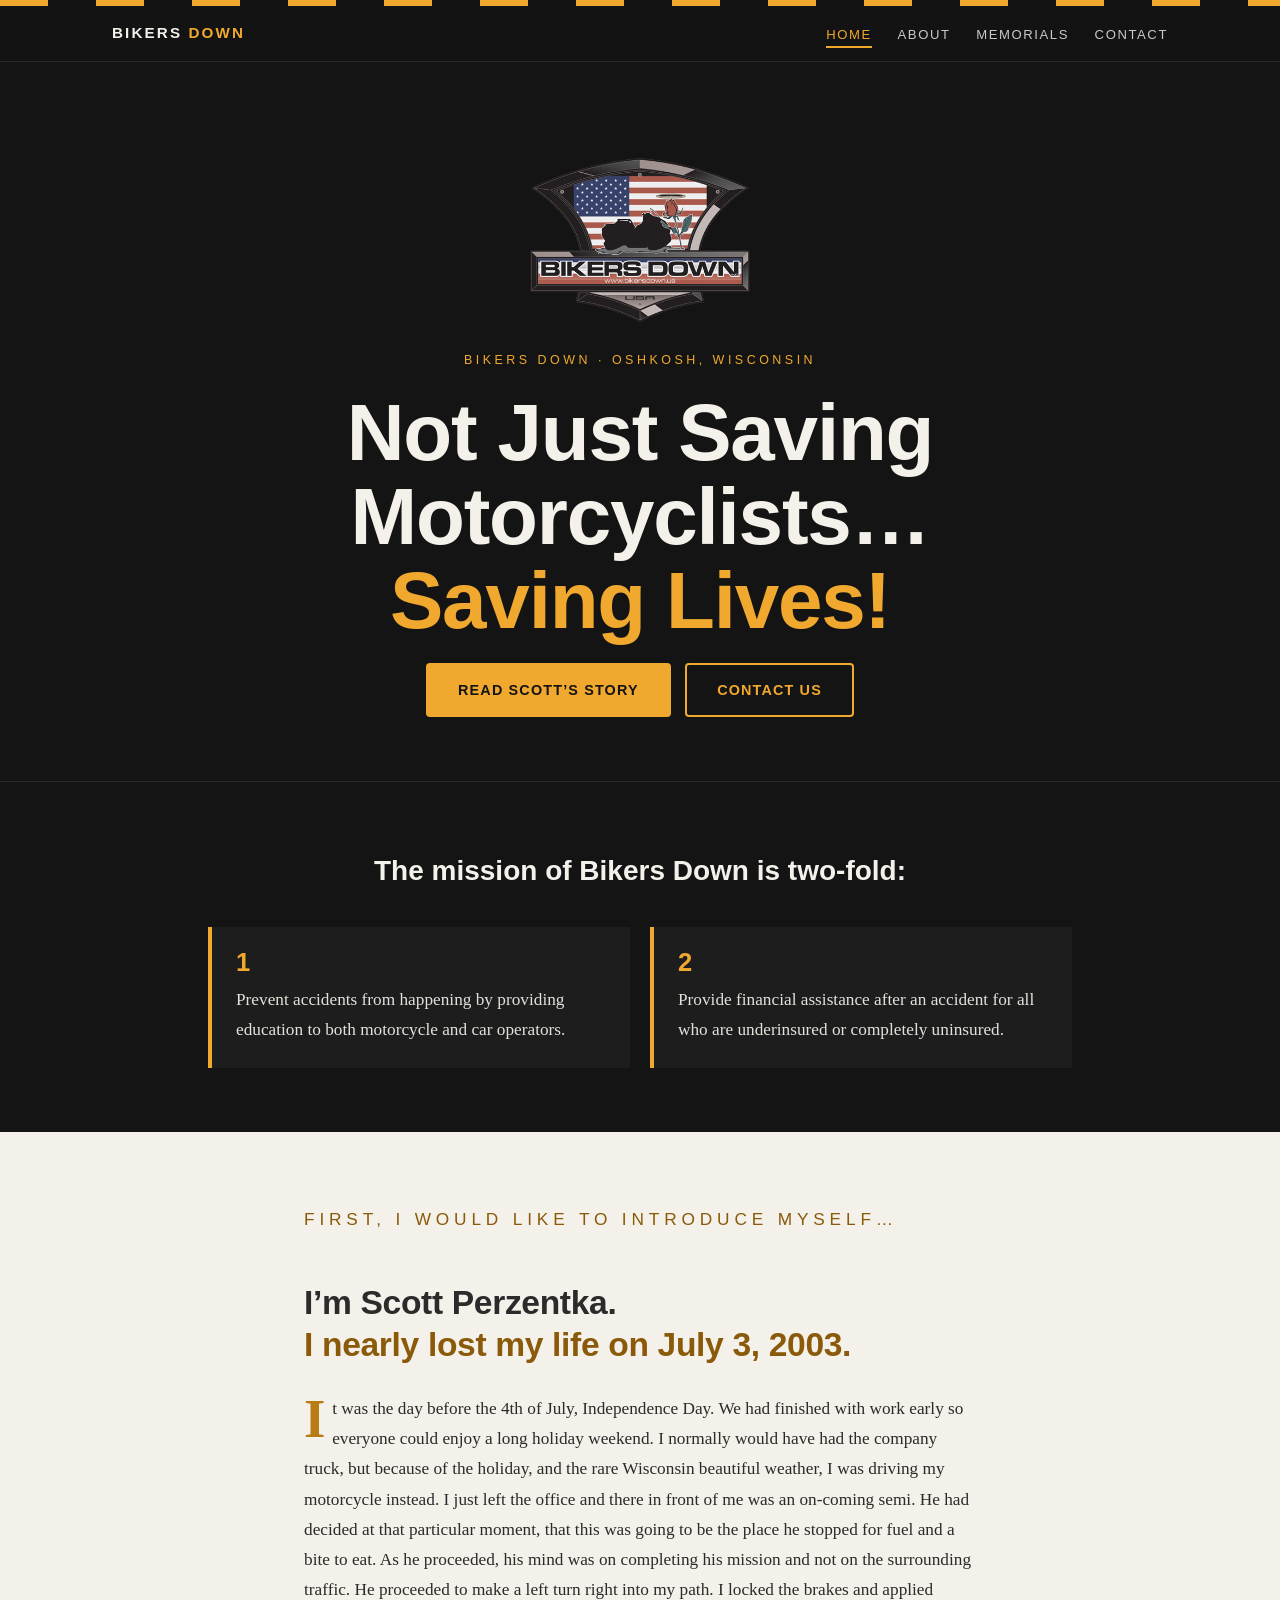
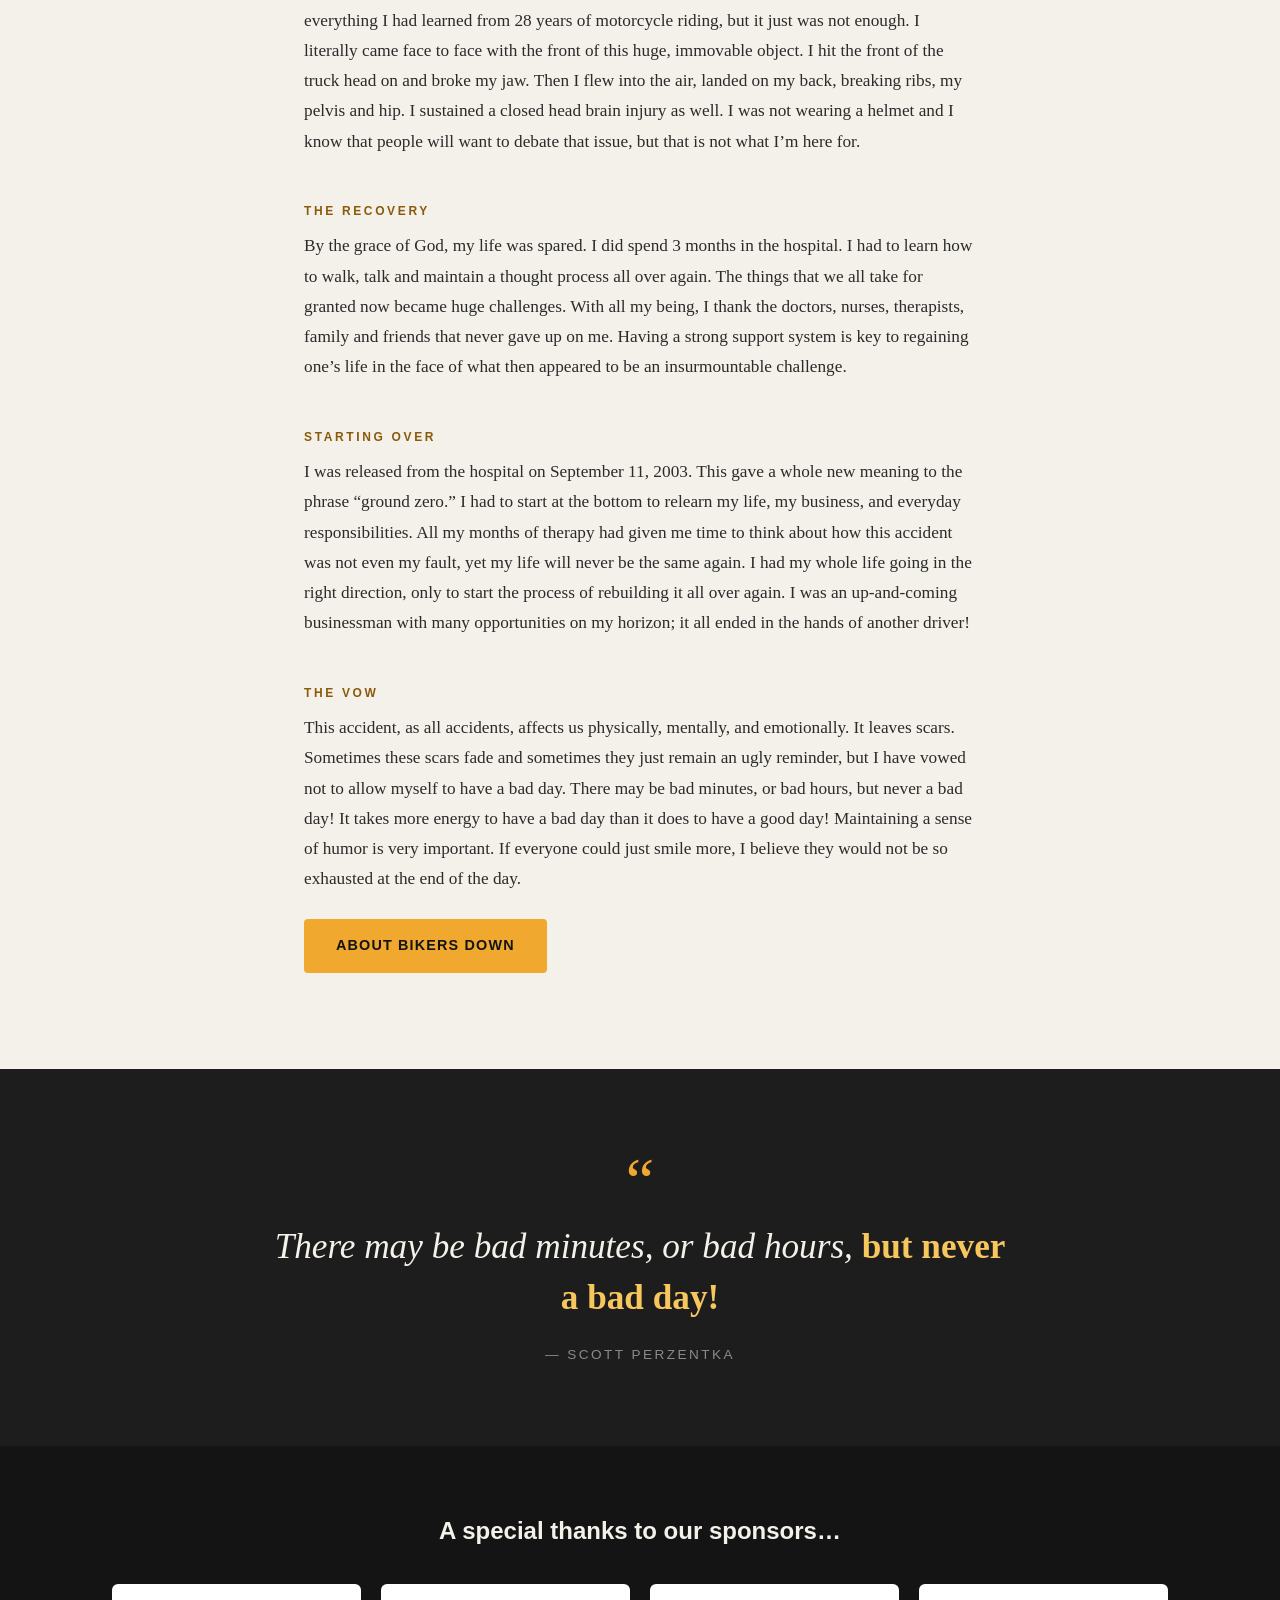
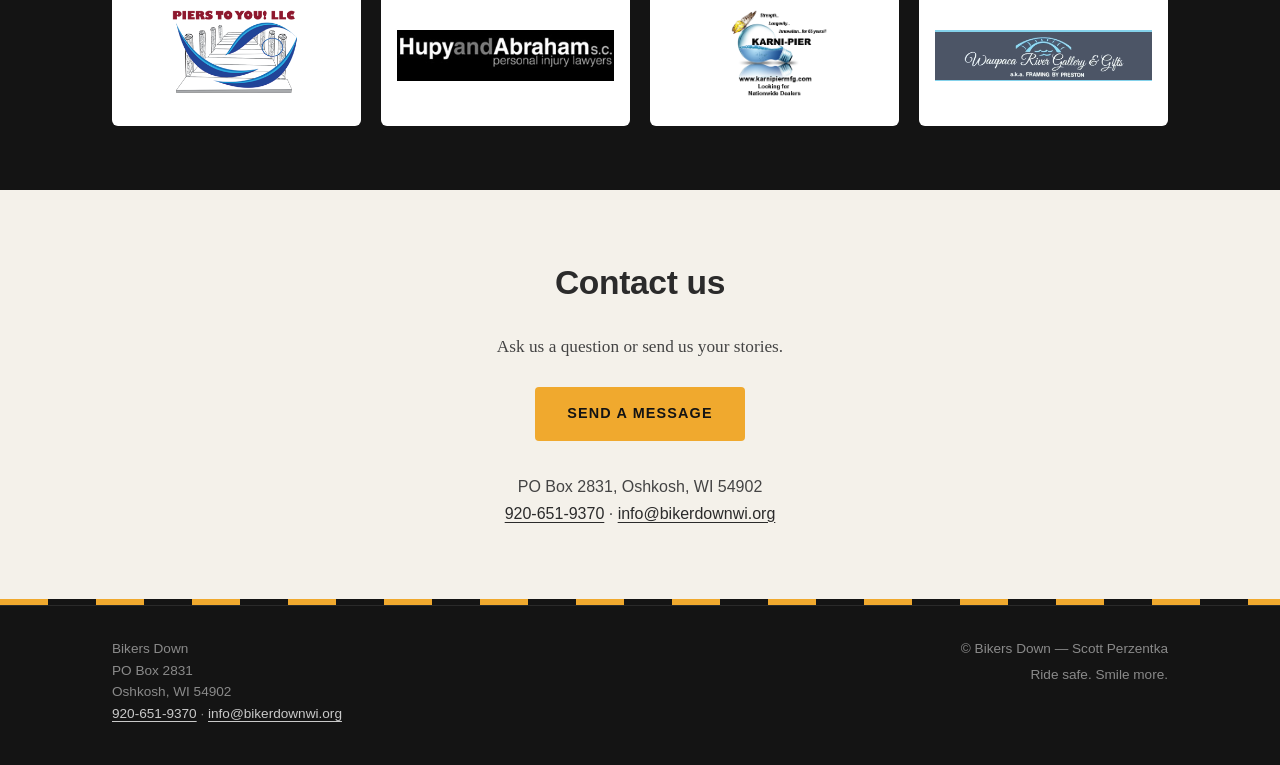
==== index.html @ c4df1528 "Rebuild bikersdownwi.org as a static multi-page site Home, About, Memorials, Contact and 404 pages b" ====
<!DOCTYPE html>
<html lang="en">
<head>
<meta charset="UTF-8" />
<meta name="viewport" content="width=device-width, initial-scale=1.0" />
<title>Bikers Down — Not Just Saving Motorcyclists… Saving Lives!</title>
<meta name="description" content="Bikers Down is a Wisconsin organization founded by crash survivor Scott Perzentka to prevent accidents through education and provide financial help to underinsured and uninsured riders." />
<link rel="canonical" href="https://bikersdownwi.org/" />
<meta property="og:type" content="website" />
<meta property="og:site_name" content="Bikers Down" />
<meta property="og:title" content="Bikers Down — Not Just Saving Motorcyclists… Saving Lives!" />
<meta property="og:description" content="Bikers Down is a Wisconsin organization founded by crash survivor Scott Perzentka to prevent accidents through education and provide financial help to underinsured and uninsured riders." />
<meta property="og:url" content="https://bikersdownwi.org/" />
<meta property="og:image" content="https://bikersdownwi.org/img/bikers-down-logo.png" />
<meta name="theme-color" content="#141414" />
<link rel="icon" type="image/png" href="/img/favicon.png" />
<link rel="stylesheet" href="/css/site.css" />
</head>
<body>
<a class="skip-link" href="#main">Skip to content</a>
<div class="stripe" aria-hidden="true"></div>
<header class="site-nav">
  <nav class="nav-inner" aria-label="Main">
    <a class="brand" href="/">Bikers <span>Down</span></a>
    <ul class="nav-links">
      <li><a href="/" aria-current="page">Home</a></li>
      <li><a href="/about">About</a></li>
      <li><a href="/memorials">Memorials</a></li>
      <li><a href="/contact">Contact</a></li>
    </ul>
  </nav>
</header>
<main id="main">

<section class="hero" aria-labelledby="hero-title">
  <img class="logo" src="/img/bikers-down-logo.png" width="404" height="300" alt="Bikers Down logo: a motorcycle silhouette and a rose in front of an American flag" />
  <p class="kicker">Bikers Down &middot; Oshkosh, Wisconsin</p>
  <h1 id="hero-title"><span class="line">Not Just Saving Motorcyclists&hellip;</span><span class="line accent">Saving Lives!</span></h1>
  <div class="btn-row">
    <a class="btn" href="#story">Read Scott&rsquo;s Story</a>
    <a class="btn btn-ghost" href="/contact">Contact Us</a>
  </div>
</section>

<section class="mission" aria-labelledby="mission-title">
  <div class="mission-inner">
    <h2 id="mission-title">The mission of Bikers Down is two-fold:</h2>
    <ol>
      <li>Prevent accidents from happening by providing education to both motorcycle and car operators.</li>
      <li>Provide financial assistance after an accident for all who are underinsured or completely uninsured.</li>
    </ol>
  </div>
</section>

<section class="paper" id="story" aria-labelledby="story-title">
  <div class="prose">
    <p class="kicker">First, I would like to introduce myself&hellip;</p>
    <h2 id="story-title">I&rsquo;m Scott Perzentka.<br /><span class="accent">I nearly lost my life on July&nbsp;3,&nbsp;2003.</span></h2>

    <p class="dropcap">It was the day before the 4th of July, Independence Day. We had finished with work early so everyone could enjoy a long holiday weekend. I normally would have had the company truck, but because of the holiday, and the rare Wisconsin beautiful weather, I was driving my motorcycle instead. I just left the office and there in front of me was an on-coming semi. He had decided at that particular moment, that this was going to be the place he stopped for fuel and a bite to eat. As he proceeded, his mind was on completing his mission and not on the surrounding traffic. He proceeded to make a left turn right into my path. I locked the brakes and applied everything I had learned from 28 years of motorcycle riding, but it just was not enough. I literally came face to face with the front of this huge, immovable object. I hit the front of the truck head on and broke my jaw. Then I flew into the air, landed on my back, breaking ribs, my pelvis and hip. I sustained a closed head brain injury as well. I was not wearing a helmet and I know that people will want to debate that issue, but that is not what I&rsquo;m here for.</p>

    <h3 class="section-label">The recovery</h3>
    <p>By the grace of God, my life was spared. I did spend 3 months in the hospital. I had to learn how to walk, talk and maintain a thought process all over again. The things that we all take for granted now became huge challenges. With all my being, I thank the doctors, nurses, therapists, family and friends that never gave up on me. Having a strong support system is key to regaining one&rsquo;s life in the face of what then appeared to be an insurmountable challenge.</p>

    <h3 class="section-label">Starting over</h3>
    <p>I was released from the hospital on September 11, 2003. This gave a whole new meaning to the phrase &ldquo;ground zero.&rdquo; I had to start at the bottom to relearn my life, my business, and everyday responsibilities. All my months of therapy had given me time to think about how this accident was not even my fault, yet my life will never be the same again. I had my whole life going in the right direction, only to start the process of rebuilding it all over again. I was an up-and-coming businessman with many opportunities on my horizon; it all ended in the hands of another driver!</p>

    <h3 class="section-label" id="vow">The vow</h3>
    <p>This accident, as all accidents, affects us physically, mentally, and emotionally. It leaves scars. Sometimes these scars fade and sometimes they just remain an ugly reminder, but I have vowed not to allow myself to have a bad day. There may be bad minutes, or bad hours, but never a bad day! It takes more energy to have a bad day than it does to have a good day! Maintaining a sense of humor is very important. If everyone could just smile more, I believe they would not be so exhausted at the end of the day.</p>

    <p><a class="btn" href="/about">About Bikers Down</a></p>
  </div>
</section>

<section class="quote-band" aria-label="Scott's vow">
  <figure class="quote-inner">
    <div class="mark" aria-hidden="true">&ldquo;</div>
    <blockquote><p>There may be bad minutes, or bad hours, <strong>but never a bad day!</strong></p></blockquote>
    <figcaption>&mdash; Scott Perzentka</figcaption>
  </figure>
</section>

<section class="sponsors" aria-labelledby="sponsors-title">
  <div class="sponsors-inner">
    <h2 id="sponsors-title">A special thanks to our sponsors&hellip;</h2>
    <ul class="sponsor-list">
      <li><img src="/img/sponsors/piers-to-you.png" width="300" height="209" alt="Piers To You! LLC" loading="lazy" /></li>
      <li><img src="/img/sponsors/hupy-and-abraham.png" width="300" height="70" alt="Hupy and Abraham S.C., personal injury lawyers" loading="lazy" /></li>
      <li><img src="/img/sponsors/karni-pier.png" width="275" height="254" alt="Karni-Pier" loading="lazy" /></li>
      <li><img src="/img/sponsors/waupaca-river-gallery.png" width="808" height="187" alt="Waupaca River Gallery &amp; Gifts, a.k.a. Framing by Preston" loading="lazy" /></li>
    </ul>
  </div>
</section>

<section class="paper teaser" id="contact-us" aria-labelledby="teaser-title">
  <div class="prose">
    <h2 id="teaser-title">Contact us</h2>
    <p>Ask us a question or send us your stories.</p>
    <a class="btn" href="/contact">Send a Message</a>
    <address>
      PO Box 2831, Oshkosh, WI 54902<br />
      <a href="tel:+19206519370">920-651-9370</a> &middot; <a href="mailto:info@bikerdownwi.org">info@bikerdownwi.org</a>
    </address>
  </div>
</section>

</main>

<div class="stripe" aria-hidden="true"></div>
<footer class="site-footer">
  <div class="footer-inner">
    <address>
      Bikers Down<br />
      PO Box 2831<br />
      Oshkosh, WI 54902<br />
      <a href="tel:+19206519370">920-651-9370</a> &middot; <a href="mailto:info@bikerdownwi.org">info@bikerdownwi.org</a>
    </address>
    <div class="footer-meta">
      <span>&copy; Bikers Down &mdash; Scott Perzentka</span>
      <span>Ride safe. Smile more.</span>
    </div>
  </div>
</footer>
</body>
</html>
---- css/site.css ----
/* Bikers Down — shared styles. Tokens and motifs carried over from the original mockup. */
:root {
  --asphalt: #141414;
  --asphalt-2: #1d1d1d;
  --amber: #f0a92e;
  --amber-soft: #f7c65d;
  --amber-dark: #b97c14;
  --amber-ink: #8a5a0a; /* amber dark enough for small text on paper (AA) */
  --paper: #f4f1ea;
  --ink: #2b2b2b;
  --muted: #8a8a8a;
  --sans: -apple-system, BlinkMacSystemFont, 'Segoe UI', Roboto, sans-serif;
}
* { margin: 0; padding: 0; box-sizing: border-box; }
html { scroll-behavior: smooth; }
@media (prefers-reduced-motion: reduce) { html { scroll-behavior: auto; } }
body {
  background: var(--asphalt);
  color: var(--paper);
  font-family: Georgia, 'Times New Roman', serif;
  line-height: 1.75;
  -webkit-font-smoothing: antialiased;
}
img { max-width: 100%; height: auto; display: block; }
a { color: inherit; }

/* ---- focus: visible everywhere ---- */
:focus-visible { outline: 3px solid var(--amber); outline-offset: 3px; border-radius: 2px; }
.paper :focus-visible { outline-color: var(--amber-dark); }

.skip-link {
  position: absolute; left: 1rem; top: -4rem; z-index: 100;
  background: var(--amber); color: var(--asphalt);
  font-family: var(--sans); font-weight: 700; text-decoration: none;
  padding: .6rem 1rem; border-radius: 4px;
}
.skip-link:focus { top: 1rem; }

/* ---- highway center line ---- */
.stripe {
  height: 6px;
  background: repeating-linear-gradient(to right, var(--amber) 0 48px, transparent 48px 96px);
}

/* ---- sticky nav ---- */
.site-nav {
  position: sticky; top: 0; z-index: 50;
  background: rgba(20, 20, 20, .94);
  backdrop-filter: blur(6px);
  border-bottom: 1px solid #2a2a2a;
}
.nav-inner {
  max-width: 72rem; margin: 0 auto;
  display: flex; align-items: center; justify-content: space-between; gap: 1rem;
  padding: .85rem clamp(1.25rem, 5vw, 3rem);
}
.brand {
  font-family: var(--sans);
  font-weight: 800; letter-spacing: .14em; text-transform: uppercase;
  font-size: .95rem; color: var(--paper); text-decoration: none;
}
.brand span { color: var(--amber); }
.nav-links { display: flex; gap: 1.6rem; list-style: none; }
.nav-links a {
  font-family: var(--sans);
  font-size: .82rem; letter-spacing: .12em; text-transform: uppercase;
  color: #c9c9c9; text-decoration: none;
  padding: .25rem 0; border-bottom: 2px solid transparent;
}
.nav-links a:hover { color: var(--amber-soft); }
.nav-links a[aria-current="page"] { color: var(--amber); border-bottom-color: var(--amber); }

/* ---- hero ---- */
.hero {
  max-width: 72rem; margin: 0 auto;
  padding: clamp(3rem, 9vw, 6rem) clamp(1.25rem, 5vw, 3rem) clamp(2.5rem, 6vw, 4rem);
  text-align: center;
}
.hero.compact { padding-bottom: clamp(2rem, 5vw, 3rem); }
.hero .logo { width: clamp(150px, 26vw, 220px); margin: 0 auto 1.75rem; }
.paper .kicker { color: var(--amber-ink); }
.kicker {
  font-family: var(--sans);
  text-transform: uppercase; letter-spacing: .28em;
  font-size: .78rem; color: var(--amber);
  margin-bottom: 1.25rem;
}
.hero h1 {
  font-family: var(--sans);
  font-weight: 900;
  font-size: clamp(2.4rem, 8vw, 5rem);
  line-height: 1.05; letter-spacing: -0.015em;
  margin-bottom: 1.25rem;
}
.hero.compact h1 { font-size: clamp(2.2rem, 7vw, 4rem); }
.hero h1 .down, .hero h1 .accent { color: var(--amber); }
.hero h1 .line { display: block; }
.lede {
  font-size: clamp(1.05rem, 2.4vw, 1.3rem);
  color: #cfcfcf; max-width: 44rem; margin: 0 auto 2rem;
  font-style: italic;
}
.btn {
  display: inline-block;
  font-family: var(--sans);
  font-weight: 700; font-size: .9rem; letter-spacing: .08em; text-transform: uppercase;
  color: var(--asphalt); background: var(--amber);
  padding: .9rem 2rem; border-radius: 4px; text-decoration: none;
  border: none; cursor: pointer;
  transition: background .15s ease;
}
.btn:hover { background: var(--amber-soft); }
.btn-row { display: flex; flex-wrap: wrap; gap: .9rem; justify-content: center; }
.btn-ghost {
  background: transparent; color: var(--amber);
  box-shadow: inset 0 0 0 2px var(--amber);
}
.btn-ghost:hover { background: rgba(240, 169, 46, .12); }

/* ---- mission (dark band) ---- */
.mission { border-top: 1px solid #2a2a2a; }
.mission-inner {
  max-width: 60rem; margin: 0 auto;
  padding: clamp(2.5rem, 7vw, 4rem) clamp(1.25rem, 5vw, 3rem);
}
.mission h2 {
  font-family: var(--sans); text-align: center;
  font-size: clamp(1.3rem, 3.4vw, 1.75rem); font-weight: 800;
  margin-bottom: 2rem;
}
.mission ol {
  list-style: none; counter-reset: m;
  display: grid; grid-template-columns: 1fr 1fr; gap: 1.25rem;
}
.mission li {
  counter-increment: m;
  background: var(--asphalt-2); border-left: 4px solid var(--amber);
  padding: 1.4rem 1.5rem; font-size: 1.08rem; color: #e4e1da;
}
.mission li::before {
  content: counter(m);
  display: block; font-family: var(--sans); font-weight: 900;
  font-size: 1.6rem; line-height: 1; color: var(--amber); margin-bottom: .6rem;
}

/* ---- paper (light) sections ---- */
.paper { background: var(--paper); color: var(--ink); }
.prose {
  max-width: 46rem; margin: 0 auto;
  padding: clamp(2.5rem, 7vw, 4.5rem) clamp(1.25rem, 5vw, 2rem);
}
.prose h2 {
  font-family: var(--sans);
  font-size: clamp(1.5rem, 4vw, 2.1rem);
  font-weight: 800; letter-spacing: -0.01em;
  line-height: 1.25; margin-bottom: 1.75rem;
}
.prose h2 .accent { color: var(--amber-ink); }
.prose h2:not(:first-child) { margin-top: 3rem; }
.prose p { margin-bottom: 1.5rem; font-size: 1.08rem; }
.prose .dropcap::first-letter {
  font-size: 3.2em; float: left; line-height: .9;
  padding-right: .12em; font-weight: bold; color: var(--amber-dark);
}
.prose a { color: var(--amber-ink); text-underline-offset: 3px; }
.prose a:hover { color: var(--ink); }
.prose a.btn { color: var(--asphalt); }
.section-label {
  font-family: var(--sans);
  text-transform: uppercase; letter-spacing: .22em; font-size: .75rem;
  color: var(--amber-ink); margin: 2.75rem 0 .6rem;
}
h3.section-label { font-weight: 700; }
.prose ol.plain { margin: 0 0 1.5rem 1.4rem; font-size: 1.08rem; }
.prose ol.plain li { margin-bottom: .6rem; padding-left: .3rem; }
.rule { border: 0; height: 4px; margin: 3rem 0;
  background: repeating-linear-gradient(to right, var(--amber-dark) 0 32px, transparent 32px 64px); }

/* ---- mom's perspective ---- */
.perspective p { padding-left: 1.1rem; border-left: 3px solid #ddd5c4; }
.perspective p.aside { border-left: none; padding-left: 0; font-style: italic; color: #555; }

/* ---- before / after photos ---- */
.photo-pair { display: grid; grid-template-columns: 1fr 1fr; gap: 1rem; margin: .5rem 0 1rem; }
.photo-pair figure { background: #fff; padding: .5rem; border: 1px solid #ddd5c4; }
.photo-pair figcaption {
  font-family: var(--sans); font-size: .8rem; letter-spacing: .1em; text-transform: uppercase;
  color: #555; text-align: center; padding-top: .45rem;
}
details.sensitive { margin: 0 0 2rem; }
details.sensitive summary {
  font-family: var(--sans); font-weight: 700; font-size: .9rem; cursor: pointer;
  color: var(--amber-ink); padding: .4rem 0;
}
details.sensitive .note { font-family: var(--sans); font-size: .9rem; color: #666; margin: .5rem 0 1rem; }

/* ---- pull quote ---- */
.quote-band { background: var(--asphalt-2); }
.quote-inner {
  max-width: 52rem; margin: 0 auto; text-align: center;
  padding: clamp(3rem, 8vw, 5rem) clamp(1.25rem, 5vw, 3rem);
}
.quote-inner .mark { font-size: 4rem; color: var(--amber); line-height: 1; }
.quote-inner blockquote {
  font-size: clamp(1.4rem, 4vw, 2.2rem);
  font-style: italic; line-height: 1.45; color: var(--paper);
  margin: .5rem 0 1.25rem;
}
.quote-inner blockquote strong { color: var(--amber-soft); font-style: normal; }
.quote-inner figcaption {
  font-family: var(--sans);
  font-size: .85rem; letter-spacing: .18em;
  text-transform: uppercase; color: var(--muted);
}

/* ---- sponsors ---- */
.sponsors-inner {
  max-width: 72rem; margin: 0 auto; text-align: center;
  padding: clamp(2.5rem, 7vw, 4rem) clamp(1.25rem, 5vw, 3rem);
}
.sponsors h2 {
  font-family: var(--sans); font-size: clamp(1.2rem, 3vw, 1.5rem); font-weight: 800;
  margin-bottom: 2rem;
}
.sponsor-list {
  list-style: none; display: grid; gap: 1.25rem;
  grid-template-columns: repeat(4, 1fr); align-items: stretch;
}
.sponsor-list li {
  background: #fff; border-radius: 6px; padding: 1rem;
  display: flex; align-items: center; justify-content: center; min-height: 130px;
}
.sponsor-list img { max-height: 110px; width: auto; }

/* ---- memorials ---- */
.memorial-list { list-style: none; margin: 0 0 2rem; }
.memorial-list li {
  display: flex; align-items: baseline; gap: .9rem;
  background: #fff; border: 1px solid #ddd5c4; border-left: 4px solid var(--amber-dark);
  padding: 1.1rem 1.4rem; font-size: 1.2rem;
}
.memorial-list .rose { color: var(--amber-dark); font-size: 1rem; }
.callout {
  background: var(--asphalt); color: var(--paper);
  border-radius: 6px; padding: 1.75rem; margin: 2rem 0;
}
.callout p { color: #d8d5ce; }
.callout h2 { margin-bottom: .75rem; }

/* ---- contact ---- */
.contact-grid {
  max-width: 64rem; margin: 0 auto;
  display: grid; grid-template-columns: 1.6fr 1fr; gap: clamp(2rem, 5vw, 3.5rem);
  padding: clamp(2.5rem, 7vw, 4.5rem) clamp(1.25rem, 5vw, 2rem);
}
.contact-grid h2 {
  font-family: var(--sans);
  font-size: clamp(1.4rem, 3.4vw, 1.8rem); font-weight: 800; margin-bottom: .75rem;
}
.contact-grid .intro { color: #555; margin-bottom: 2rem; font-size: 1.05rem; }
.contact-details {
  font-style: normal; font-family: var(--sans); font-size: 1rem;
  background: #fff; border: 1px solid #ddd5c4; border-radius: 6px; padding: 1.5rem;
  align-self: start;
}
.contact-details h2 { font-size: 1.1rem; }
.contact-details address { font-style: normal; }
.contact-details dl { display: grid; gap: 1.1rem; }
.contact-details dt {
  font-size: .75rem; font-weight: 700; letter-spacing: .14em; text-transform: uppercase;
  color: var(--amber-ink);
}
.contact-details dd { line-height: 1.55; }
.contact-details a { color: var(--ink); text-underline-offset: 3px; }
.contact-details a:hover { color: var(--amber-ink); }

form.contact-form { display: grid; gap: 1.1rem; }
.field { display: grid; gap: .35rem; }
.field label {
  font-family: var(--sans);
  font-size: .8rem; font-weight: 700; letter-spacing: .1em; text-transform: uppercase;
  color: #555;
}
.field label .opt { font-weight: 400; text-transform: none; letter-spacing: 0; }
.field input, .field textarea, .field select {
  font-family: var(--sans);
  font-size: 1rem; color: var(--ink);
  border: 1px solid #b9b3a6; border-radius: 4px;
  padding: .8rem .9rem; background: #fff; width: 100%;
}
.field input:focus, .field textarea:focus, .field select:focus {
  outline: 2px solid var(--amber-dark); outline-offset: 0; border-color: var(--amber-dark);
}
.field [aria-invalid="true"] { border-color: #b3261e; box-shadow: 0 0 0 1px #b3261e; }
.field textarea { min-height: 9rem; resize: vertical; }
.form-row { display: grid; grid-template-columns: 1fr 1fr; gap: 1.1rem; }
.hp { position: absolute; left: -9999px; width: 1px; height: 1px; overflow: hidden; }
.form-note { font-family: var(--sans); font-size: .85rem; color: #666; }
.form-status {
  font-family: var(--sans);
  font-size: .95rem; font-weight: 600; border-radius: 4px;
  padding: .9rem 1.1rem; display: none;
}
.form-status.success { display: block; background: #e6f4ea; color: #1e7e34; border: 1px solid #b7e0c2; }
.form-status.error { display: block; background: #fdecea; color: #b3261e; border: 1px solid #f5c6c0; }
button.btn-submit { justify-self: start; padding: .9rem 2.2rem; }
button.btn-submit:disabled { opacity: .6; cursor: wait; }

/* ---- contact teaser (home) ---- */
.teaser { text-align: center; }
.teaser .prose p { color: #444; }
.teaser address { font-style: normal; font-family: var(--sans); color: #444; margin-top: 2rem; line-height: 1.7; }
.teaser address a { color: var(--ink); }

/* ---- footer ---- */
.site-footer { border-top: 1px solid #2a2a2a; }
.footer-inner {
  max-width: 72rem; margin: 0 auto;
  padding: 2rem clamp(1.25rem, 5vw, 3rem) 2.5rem;
  display: flex; flex-wrap: wrap; gap: 1rem 2rem;
  align-items: flex-start; justify-content: space-between;
  font-family: var(--sans); font-size: .85rem; color: var(--muted); line-height: 1.6;
}
.footer-inner address { font-style: normal; }
.footer-inner a { color: #c9c9c9; text-underline-offset: 3px; }
.footer-inner a:hover { color: var(--amber-soft); }
.footer-meta { display: grid; gap: .25rem; text-align: right; }

@media (max-width: 860px) {
  .sponsor-list { grid-template-columns: repeat(2, 1fr); }
  .contact-grid { grid-template-columns: 1fr; }
}
@media (max-width: 640px) {
  .form-row, .mission ol, .photo-pair { grid-template-columns: 1fr; }
  /* Multi-page site: keep nav reachable on phones instead of hiding it. */
  .nav-inner { flex-direction: column; gap: .4rem; padding-top: .65rem; padding-bottom: .55rem; }
  .nav-links { gap: 1.1rem; }
  .nav-links a { font-size: .74rem; letter-spacing: .08em; }
  .footer-meta { text-align: left; }
  .photo-pair { max-width: 22rem; margin-left: auto; margin-right: auto; }
}
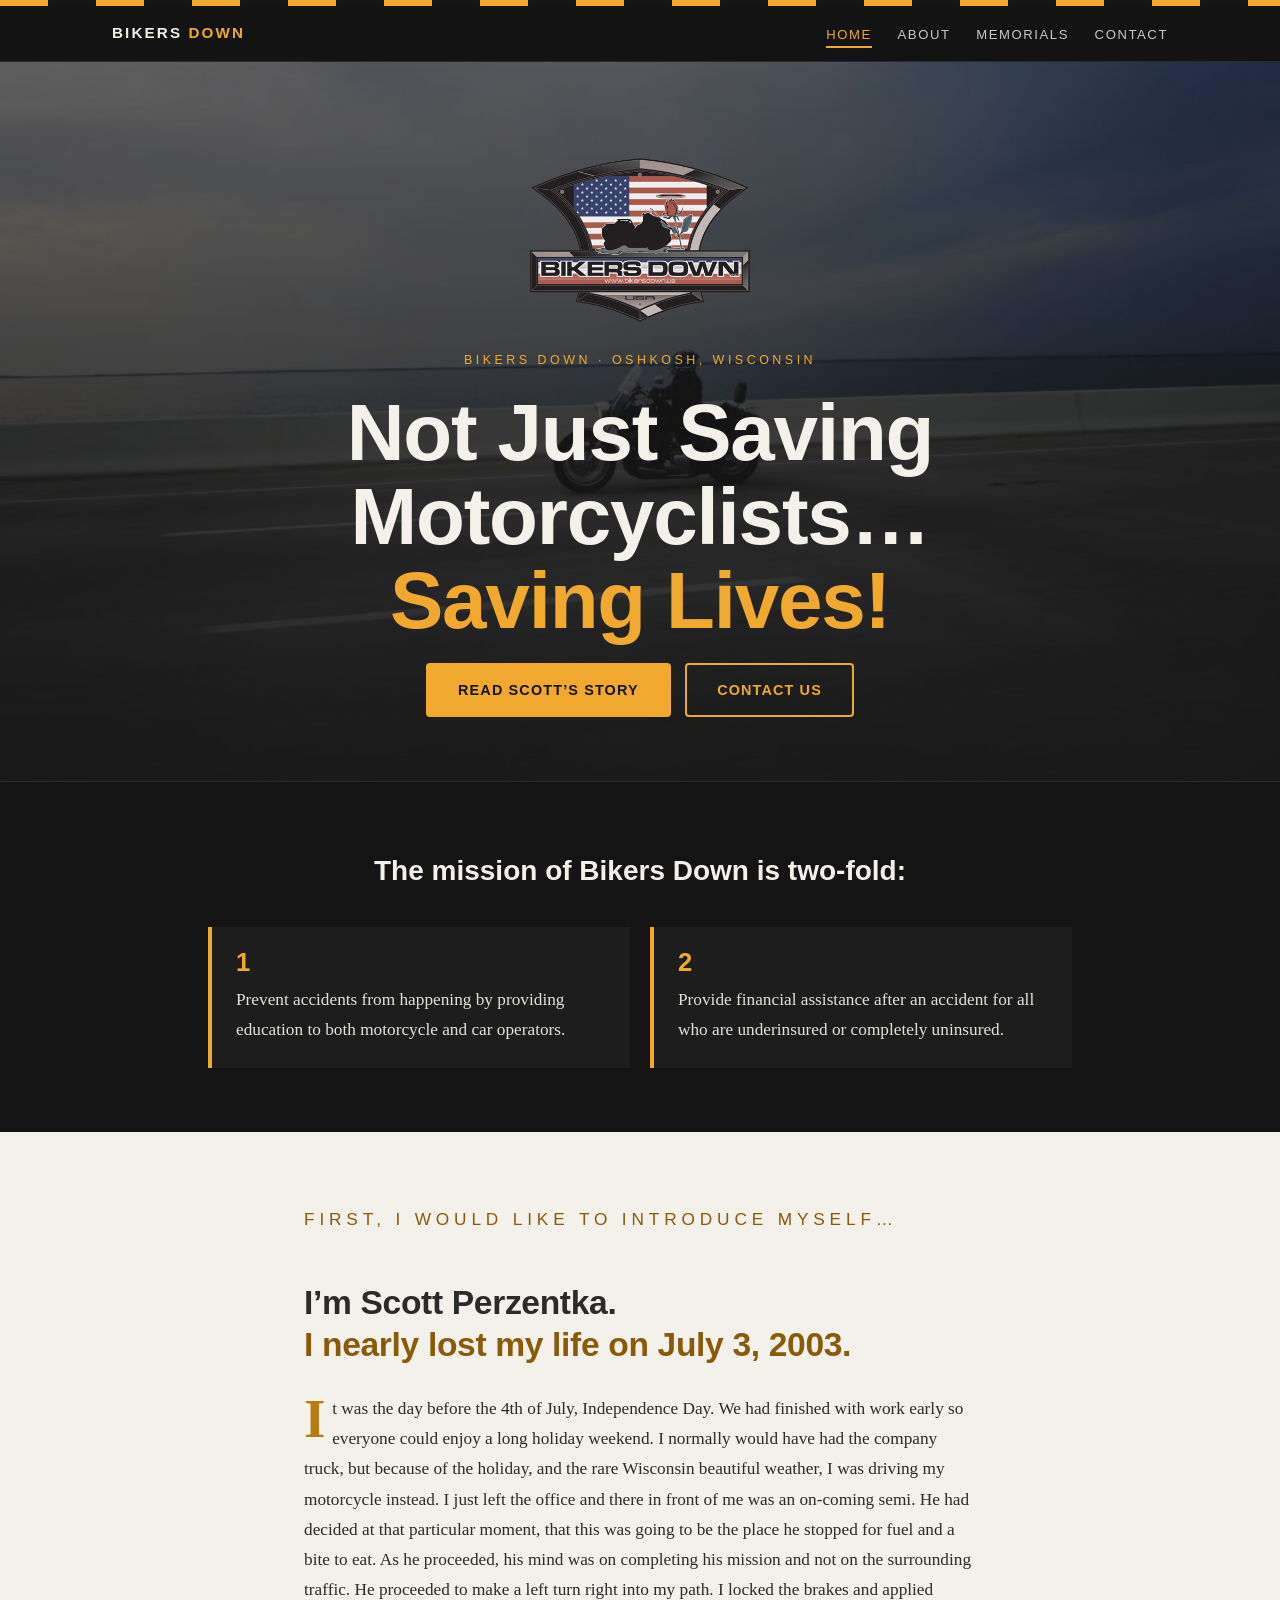
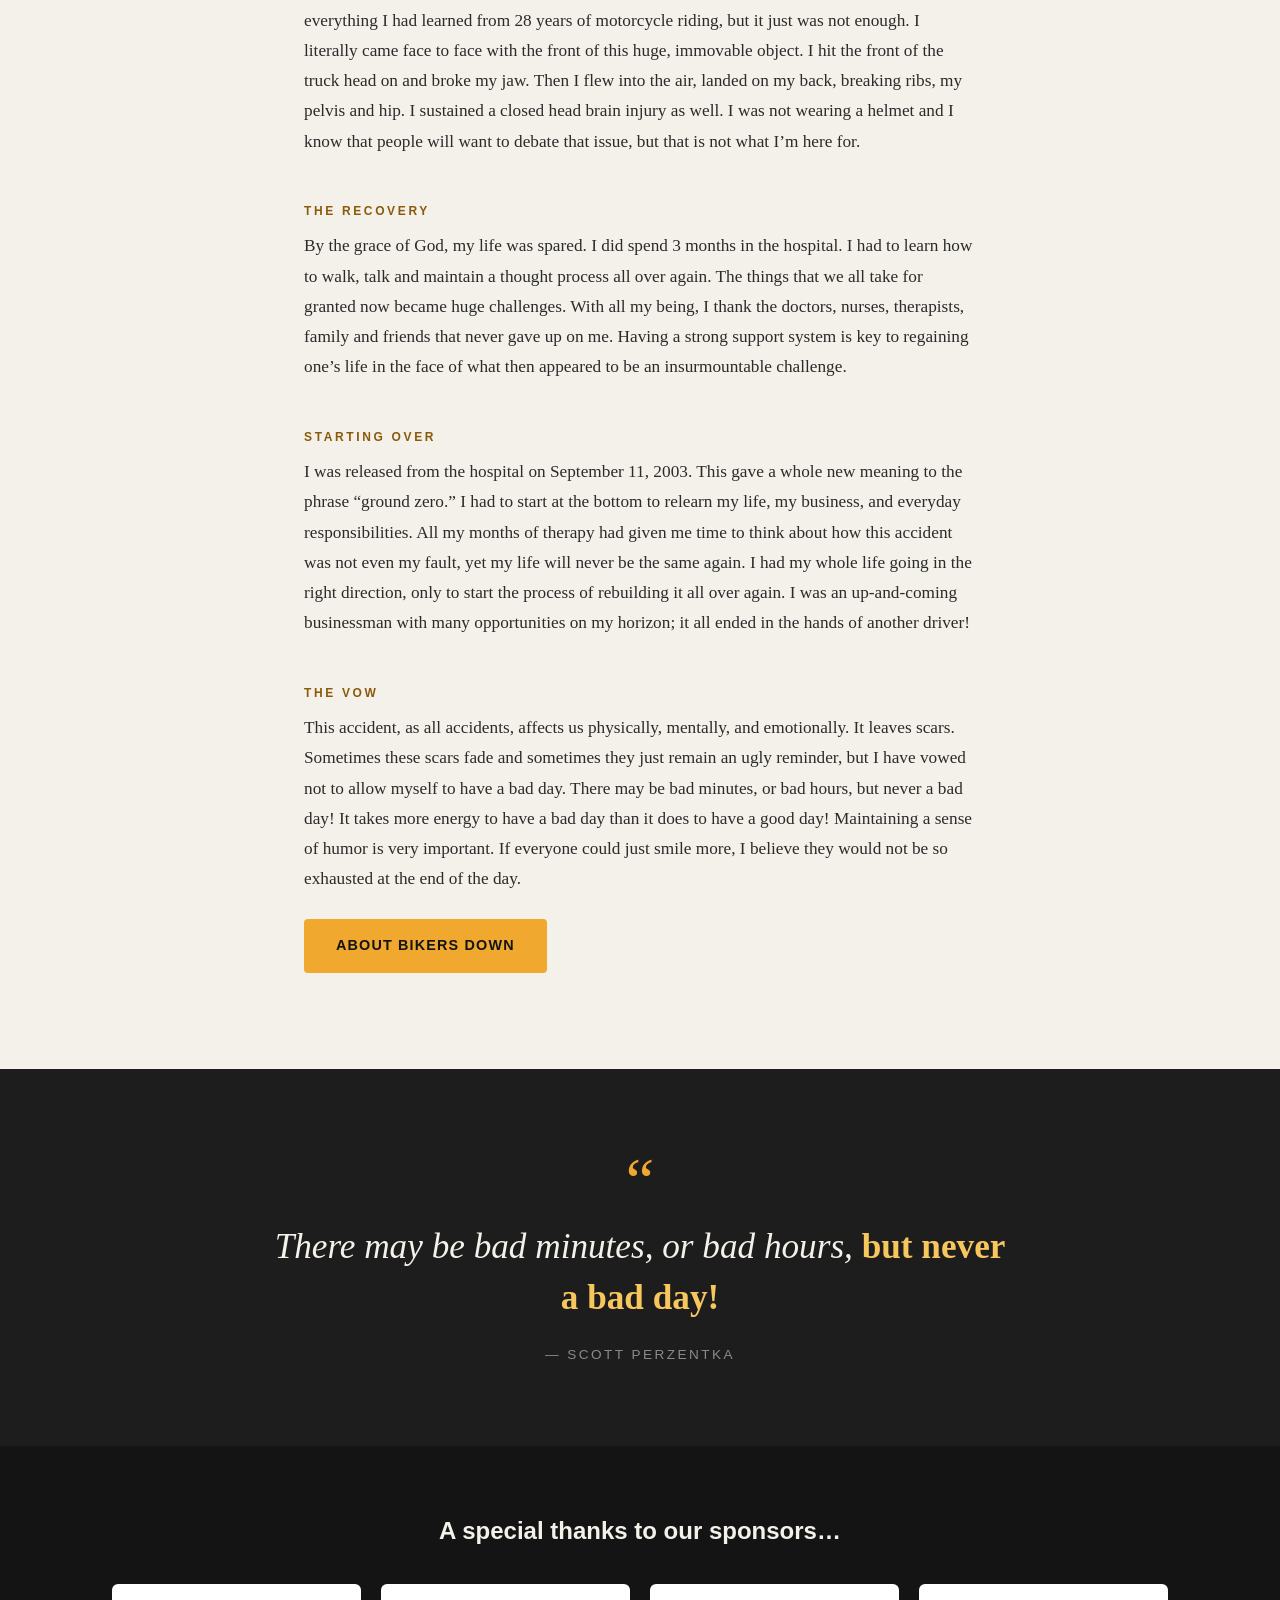
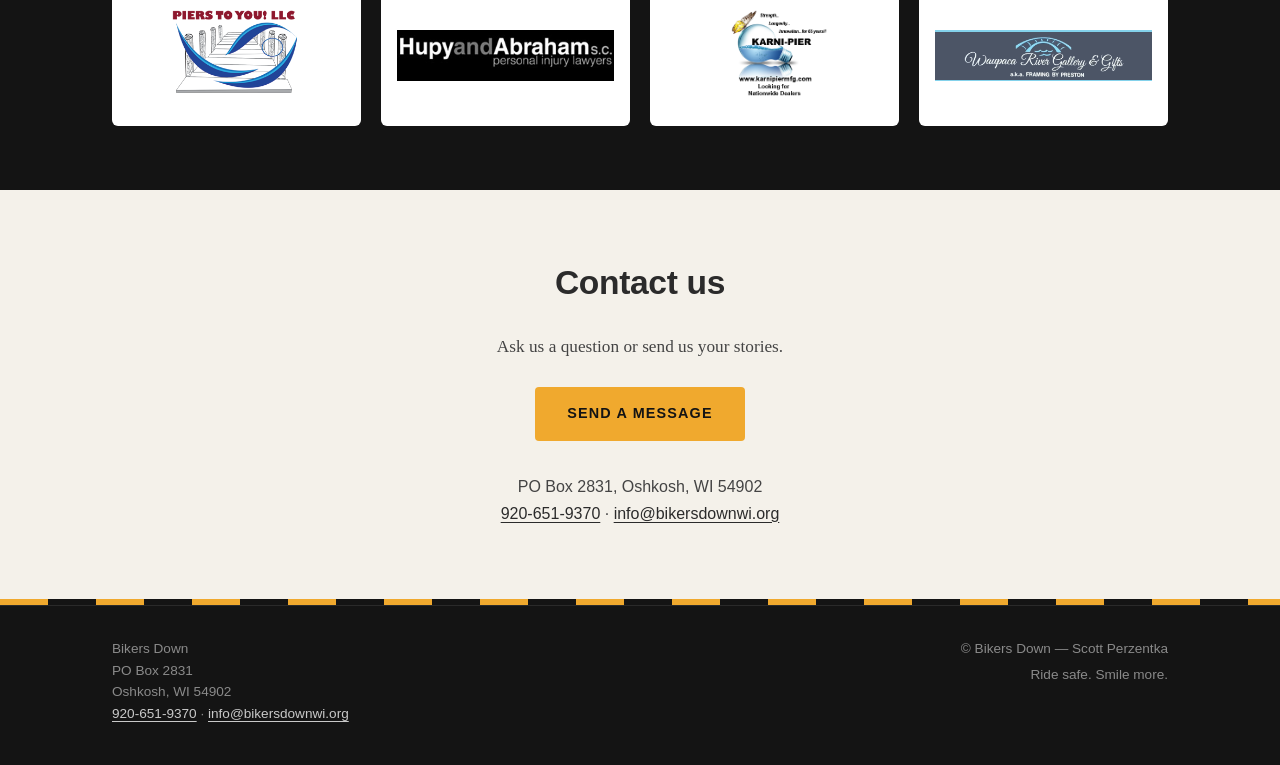
==== commit 1af364c0: "Fill gaps from the live site, fix display email, use licensed images - Add a CC0 highway photo (Drew" ====
--- a/index.html
+++ b/index.html
@@ -13,7 +13,8 @@
 <meta property="og:url" content="https://bikersdownwi.org/" />
 <meta property="og:image" content="https://bikersdownwi.org/img/bikers-down-logo.png" />
 <meta name="theme-color" content="#141414" />
-<link rel="icon" type="image/png" href="/img/favicon.png" />
+<link rel="icon" type="image/png" sizes="32x32" href="/img/favicon.png" />
+<link rel="apple-touch-icon" href="/img/apple-touch-icon.png" />
 <link rel="stylesheet" href="/css/site.css" />
 </head>
 <body>
@@ -32,6 +33,7 @@
 </header>
 <main id="main">
 
+<div class="hero-photo">
 <section class="hero" aria-labelledby="hero-title">
   <img class="logo" src="/img/bikers-down-logo.png" width="404" height="300" alt="Bikers Down logo: a motorcycle silhouette and a rose in front of an American flag" />
   <p class="kicker">Bikers Down &middot; Oshkosh, Wisconsin</p>
@@ -41,6 +43,7 @@
     <a class="btn btn-ghost" href="/contact">Contact Us</a>
   </div>
 </section>
+</div>
 
 <section class="mission" aria-labelledby="mission-title">
   <div class="mission-inner">
@@ -99,7 +102,7 @@
     <a class="btn" href="/contact">Send a Message</a>
     <address>
       PO Box 2831, Oshkosh, WI 54902<br />
-      <a href="tel:+19206519370">920-651-9370</a> &middot; <a href="mailto:info@bikerdownwi.org">info@bikerdownwi.org</a>
+      <a href="tel:+19206519370">920-651-9370</a> &middot; <a href="mailto:info@bikersdownwi.org">info@bikersdownwi.org</a>
     </address>
   </div>
 </section>
@@ -113,7 +116,7 @@
       Bikers Down<br />
       PO Box 2831<br />
       Oshkosh, WI 54902<br />
-      <a href="tel:+19206519370">920-651-9370</a> &middot; <a href="mailto:info@bikerdownwi.org">info@bikerdownwi.org</a>
+      <a href="tel:+19206519370">920-651-9370</a> &middot; <a href="mailto:info@bikersdownwi.org">info@bikersdownwi.org</a>
     </address>
     <div class="footer-meta">
       <span>&copy; Bikers Down &mdash; Scott Perzentka</span>
--- a/css/site.css
+++ b/css/site.css
@@ -117,6 +117,14 @@
 }
 .btn-ghost:hover { background: rgba(240, 169, 46, .12); }
 
+/* Lone rider on an open highway: CC0 photo by Drew Coffman via StockSnap (see IMAGE-CREDITS.md).
+   Darkened so the headline stays readable. */
+.hero-photo {
+  background:
+    linear-gradient(rgba(20, 20, 20, .62), rgba(20, 20, 20, .9)),
+    url('/img/hero-highway.jpg') 55% 55% / cover no-repeat;
+}
+
 /* ---- mission (dark band) ---- */
 .mission { border-top: 1px solid #2a2a2a; }
 .mission-inner {
@@ -293,6 +301,16 @@
 }
 .field [aria-invalid="true"] { border-color: #b3261e; box-shadow: 0 0 0 1px #b3261e; }
 .field textarea { min-height: 9rem; resize: vertical; }
+fieldset.choice { border: 0; }
+fieldset.choice legend {
+  font-family: var(--sans);
+  font-size: .8rem; font-weight: 700; letter-spacing: .1em; text-transform: uppercase;
+  color: #555; margin-bottom: .35rem;
+}
+fieldset.choice legend .opt { font-weight: 400; text-transform: none; letter-spacing: 0; }
+.choice-row { display: flex; gap: 1.5rem; }
+.choice-row label { font-family: var(--sans); font-size: 1rem; font-weight: 400; text-transform: none; letter-spacing: 0; color: var(--ink); display: inline-flex; align-items: center; gap: .45rem; cursor: pointer; }
+.choice-row input { width: 1.15rem; height: 1.15rem; accent-color: var(--amber-dark); }
 .form-row { display: grid; grid-template-columns: 1fr 1fr; gap: 1.1rem; }
 .hp { position: absolute; left: -9999px; width: 1px; height: 1px; overflow: hidden; }
 .form-note { font-family: var(--sans); font-size: .85rem; color: #666; }
